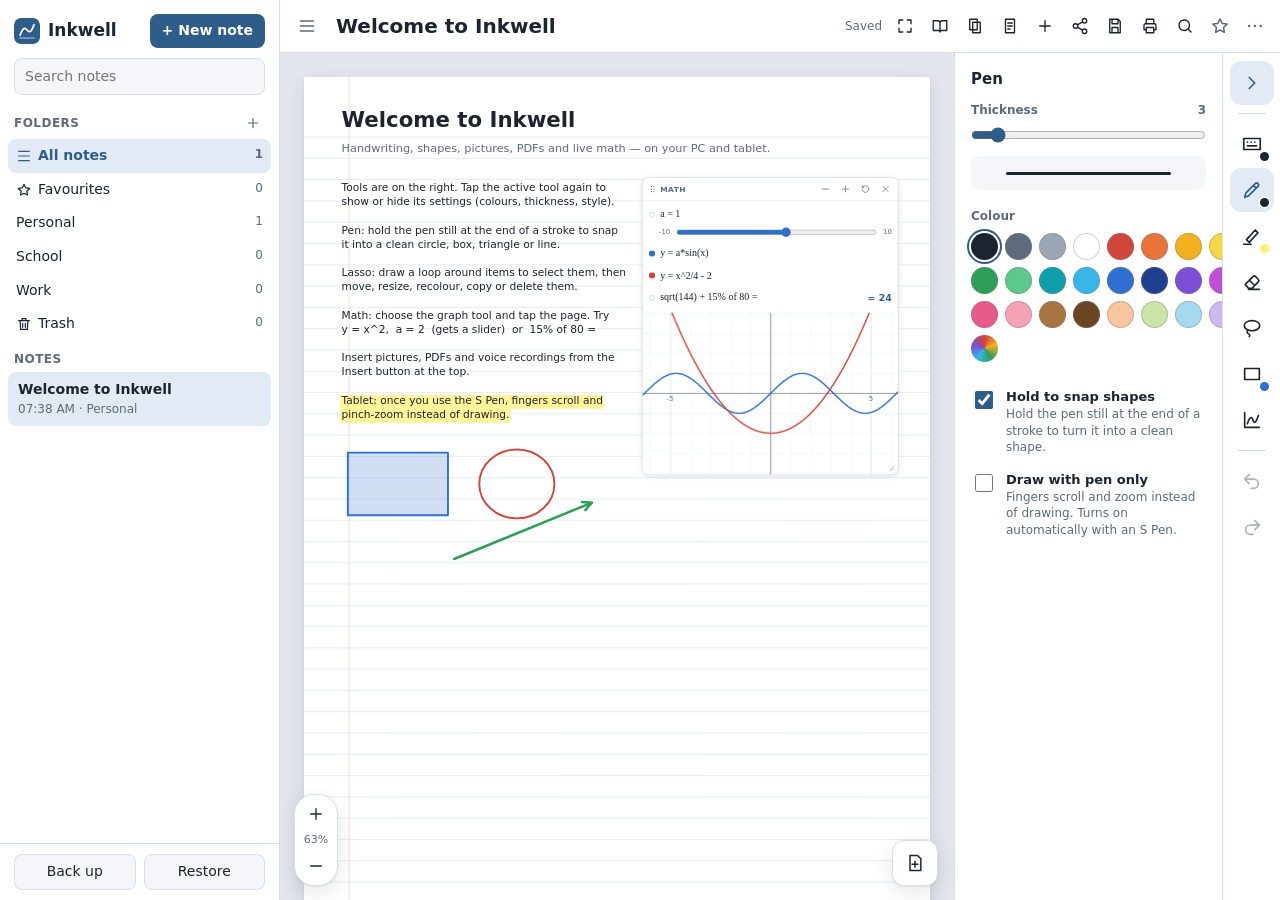
==== inkwell-notes/index.html @ 4b02cc47 "Inkwell Notes: notes app with pen, shapes, math graphs and media Installable web app for PC and tabl" ====
<!doctype html>
<html lang="en">
<head>
  <meta charset="utf-8">
  <meta name="viewport" content="width=device-width, initial-scale=1, viewport-fit=cover">
  <title>Inkwell Notes</title>
  <meta name="description" content="Handwritten notes, shapes and live math graphs for PC and tablet.">
  <meta name="theme-color" content="#2f5d8a">
  <link rel="manifest" href="manifest.webmanifest">
  <link rel="icon" href="icons/icon.svg" type="image/svg+xml">
  <link rel="apple-touch-icon" href="icons/icon-192.png">
  <link rel="stylesheet" href="styles.css">
</head>
<body>
  <div id="app">
    <aside id="sidebar" aria-label="Notes and folders">
      <div class="side-head">
        <div class="brand"><img src="icons/icon.svg" alt=""><span>Inkwell</span></div>
        <button id="newNoteBtn" class="primary">+ New note</button>
      </div>
      <button id="installBtn" class="install" hidden>Install app</button>
      <input id="search" type="search" placeholder="Search notes" aria-label="Search notes">
      <div class="section-label">Folders <button id="newFolderBtn" class="mini" title="New folder" aria-label="New folder"></button></div>
      <ul id="folderList"></ul>
      <div class="section-label">Notes</div>
      <ul id="noteList"></ul>
      <div class="side-foot">
        <button id="backupBtn" title="Download a backup file of all notes">Back up</button>
        <label class="btnlike" title="Load notes from a backup or note file">Restore<input id="restoreInput" type="file" accept="application/json,.json" hidden></label>
      </div>
    </aside>
    <div id="backdrop"></div>
    <main id="main">
      <header id="topbar">
        <button id="menuBtn" class="icon" title="Notes list" aria-label="Notes list"></button>
        <input id="titleInput" placeholder="Title" aria-label="Note title" autocomplete="off">
        <button id="recState" class="rec-state" title="Stop recording" hidden></button>
        <span id="saveState" aria-live="polite"></span>
        <nav id="actions" aria-label="Note actions"></nav>
      </header>
      <div id="trashBanner" class="banner" hidden>
        <span>This note is in the Trash.</span>
        <button id="restoreNoteBtn">Restore</button>
        <button id="purgeNoteBtn" class="danger-btn">Delete forever</button>
      </div>
      <div id="recBar" hidden></div>
      <div id="workspace">
        <div id="stage">
          <div id="viewport">
            <div id="scroller">
              <div id="pageWrap">
                <canvas id="page"></canvas>
                <div id="cardLayer"></div>
              </div>
            </div>
            <div id="zoomCtl" role="group" aria-label="Zoom">
              <button id="zoomInBtn" title="Zoom in (Ctrl +)" aria-label="Zoom in"></button>
              <button id="zoomLabel" title="Fit page to width (Ctrl 0)">100%</button>
              <button id="zoomOutBtn" title="Zoom out (Ctrl -)" aria-label="Zoom out"></button>
            </div>
            <button id="addPageBtn" title="Add page" aria-label="Add page"></button>
          </div>
          <aside id="toolPanel" aria-label="Tool settings"></aside>
        </div>
        <nav id="rail" aria-label="Tools"></nav>
      </div>
    </main>
  </div>

  <div id="sorter" class="overlay" hidden>
    <div class="sorter-box" role="dialog" aria-label="Page sorter">
      <div class="sorter-head">
        <strong>Pages</strong>
        <span class="hint">Tap a page to jump to it.</span>
        <span class="spacer"></span>
        <button id="sorterAdd" class="pill">+ Add page</button>
        <button id="sorterClose" class="icon" title="Close" aria-label="Close"></button>
      </div>
      <div id="sorterGrid"></div>
    </div>
  </div>

  <input id="imageInput" type="file" accept="image/*" multiple hidden>
  <input id="cameraInput" type="file" accept="image/*" capture="environment" hidden>
  <input id="pdfInput" type="file" accept="application/pdf,.pdf" hidden>
  <div id="toast" role="status"></div>
  <script src="app.js"></script>
</body>
</html>
---- inkwell-notes/styles.css ----
:root {
  --bg: #eef1f5;
  --panel: #ffffff;
  --panel-2: #f4f6f9;
  --text: #1c2430;
  --muted: #5d6b7d;
  --border: #d8dee7;
  --accent: #2f5d8a;
  --accent-ink: #ffffff;
  --accent-soft: #e2ebf5;
  --danger: #b3261e;
  --desk: #e3e7ed;
  --shadow: 0 1px 2px rgba(16, 24, 40, .06), 0 6px 20px rgba(16, 24, 40, .1);
  color-scheme: light;
}
@media (prefers-color-scheme: dark) {
  :root:not([data-theme="light"]) {
    --bg: #121417;
    --panel: #1b1e23;
    --panel-2: #24282f;
    --text: #e8ebef;
    --muted: #9aa3ae;
    --border: #2d323a;
    --accent: #86b6e6;
    --accent-ink: #0c1620;
    --accent-soft: #233447;
    --danger: #ff8a80;
    --desk: #2b2e33;
    --shadow: 0 1px 2px rgba(0, 0, 0, .4), 0 8px 24px rgba(0, 0, 0, .4);
    color-scheme: dark;
  }
}
:root[data-theme="dark"] {
  --bg: #121417;
  --panel: #1b1e23;
  --panel-2: #24282f;
  --text: #e8ebef;
  --muted: #9aa3ae;
  --border: #2d323a;
  --accent: #86b6e6;
  --accent-ink: #0c1620;
  --accent-soft: #233447;
  --danger: #ff8a80;
  --desk: #2b2e33;
  --shadow: 0 1px 2px rgba(0, 0, 0, .4), 0 8px 24px rgba(0, 0, 0, .4);
  color-scheme: dark;
}

* { box-sizing: border-box; }
html, body { height: 100%; margin: 0; }
body {
  background: var(--bg);
  color: var(--text);
  font: 14px/1.4 "Segoe UI", system-ui, -apple-system, Roboto, sans-serif;
  overflow: hidden;
  -webkit-tap-highlight-color: transparent;
}
button, input, select { font: inherit; color: inherit; }
button { cursor: pointer; }
button:disabled { cursor: default; }
svg { width: 20px; height: 20px; fill: none; stroke: currentColor; stroke-width: 1.8; stroke-linecap: round; stroke-linejoin: round; flex: none; }
:focus-visible { outline: 2px solid var(--accent); outline-offset: 1px; }
.dots-icon svg { stroke-width: 3; }

#app { display: grid; grid-template-columns: 280px 1fr; height: 100vh; height: 100dvh; transition: grid-template-columns .2s ease; }
body.side-collapsed #app { grid-template-columns: 0 1fr; }

/* ---------- sidebar ---------- */
#sidebar { background: var(--panel); border-right: 1px solid var(--border); display: flex; flex-direction: column; min-width: 0; min-height: 0; overflow: hidden; }
.side-head { display: flex; align-items: center; justify-content: space-between; gap: 8px; padding: 14px 14px 10px; }
.brand { display: flex; align-items: center; gap: 8px; font-weight: 650; font-size: 17px; white-space: nowrap; }
.brand img { width: 26px; height: 26px; border-radius: 7px; }
.primary { background: var(--accent); color: var(--accent-ink); border: 0; border-radius: 8px; padding: 7px 12px; font-weight: 600; white-space: nowrap; }
.install { margin: 0 14px 8px; border: 1px dashed var(--accent); color: var(--accent); background: none; border-radius: 8px; padding: 6px; font-weight: 600; }
#search { margin: 0 14px 6px; padding: 8px 10px; border: 1px solid var(--border); border-radius: 8px; background: var(--panel-2); min-width: 0; }
.section-label { display: flex; align-items: center; justify-content: space-between; padding: 10px 14px 4px; font-size: 12px; font-weight: 600; letter-spacing: .04em; text-transform: uppercase; color: var(--muted); }
ul { list-style: none; margin: 0; padding: 0; }
#folderList { padding: 0 8px; max-height: 38vh; overflow: auto; }
#noteList { padding: 0 8px 8px; overflow: auto; flex: 1; min-height: 0; }
.folder { display: flex; align-items: center; gap: 2px; border-radius: 8px; }
.folder.active { background: var(--accent-soft); }
.folder-btn { flex: 1; display: flex; justify-content: space-between; gap: 8px; background: none; border: 0; padding: 7px 8px; text-align: left; border-radius: 8px; min-width: 0; }
.folder.active .folder-btn { color: var(--accent); font-weight: 600; }
.folder .icon { width: 30px; height: 30px; }
.folder .icon svg { width: 16px; height: 16px; }
.folder.sys .fname { display: flex; align-items: center; gap: 6px; }
.folder.sys svg { width: 16px; height: 16px; }
.count { color: var(--muted); font-size: 12px; }
.fname { overflow: hidden; text-overflow: ellipsis; white-space: nowrap; }
.note-item { width: 100%; display: flex; flex-direction: column; gap: 2px; background: none; border: 0; border-radius: 8px; padding: 8px 10px; text-align: left; }
.note-item:hover, .folder-btn:hover { background: var(--panel-2); }
.note-item.active { background: var(--accent-soft); }
.ntitle { font-weight: 600; overflow: hidden; text-overflow: ellipsis; white-space: nowrap; }
.nmeta { font-size: 12px; color: var(--muted); }
.nstar { color: #e3a008; margin-right: 4px; }
li.empty { color: var(--muted); padding: 10px; font-size: 13px; }
.empty-trash { width: 100%; margin: 4px 0 8px; border: 1px solid var(--border); background: var(--panel-2); color: var(--danger); border-radius: 8px; padding: 6px; }
.side-foot { display: flex; gap: 8px; padding: 10px 14px; border-top: 1px solid var(--border); }
.side-foot button, .btnlike { flex: 1; text-align: center; background: var(--panel-2); border: 1px solid var(--border); border-radius: 8px; padding: 7px 8px; cursor: pointer; }
button.icon, .mini { display: inline-grid; place-items: center; width: 34px; height: 34px; border: 0; background: none; border-radius: 8px; color: var(--muted); padding: 0; flex: none; }
button.icon:hover, .mini:hover { background: var(--panel-2); color: var(--text); }
button.icon:disabled { opacity: .35; background: none; }
.mini { width: 24px; height: 24px; }
.mini svg { width: 16px; height: 16px; }
.danger:hover { color: var(--danger) !important; }

/* ---------- top bar ---------- */
#main { display: flex; flex-direction: column; min-width: 0; min-height: 0; }
#topbar { display: flex; align-items: center; gap: 6px; padding: 6px 8px 6px 10px; background: var(--panel); border-bottom: 1px solid var(--border); min-height: 52px; }
#titleInput { flex: 1 1 140px; min-width: 70px; border: 0; background: none; font-size: 20px; font-weight: 650; padding: 6px 6px; border-radius: 6px; }
#titleInput:focus { outline: 2px solid var(--accent-soft); }
#saveState { font-size: 12px; color: var(--muted); white-space: nowrap; }
#actions { display: flex; align-items: center; gap: 1px; flex: 0 1 auto; min-width: 0; }
.act { display: flex; align-items: center; gap: 6px; border: 0; background: none; padding: 7px 9px; border-radius: 8px; white-space: nowrap; color: var(--text); font-size: 13px; }
.act:hover { background: var(--panel-2); }
.act.on { background: var(--accent-soft); color: var(--accent); }
.act svg { width: 18px; height: 18px; }
#favBtn.on { color: #e3a008; }
#favBtn.on svg { fill: currentColor; }
.rec-state { border: 0; background: #fde7e5; color: #b3261e; font-weight: 600; font-size: 13px; font-variant-numeric: tabular-nums; white-space: nowrap; border-radius: 999px; padding: 4px 10px; }
.rec-state[hidden] { display: none; }
@media (max-width: 1560px) { .act span { display: none; } .act { padding: 8px; } }
@media (max-width: 820px) { .act-full, .act-pages, .act-print, .act-search { display: none; } #saveState { display: none; } }
@media (max-width: 560px) { .act-read, .act-share { display: none; } }

.banner { display: flex; align-items: center; gap: 10px; flex-wrap: wrap; padding: 8px 14px; background: #fff4e0; color: #6b4500; border-bottom: 1px solid #f1d9a8; font-size: 13px; }
.banner[hidden] { display: none; }
.banner button { border: 1px solid #d9b46a; background: #fff; color: #6b4500; border-radius: 8px; padding: 4px 10px; }
.banner .danger-btn { border-color: #e3a5a0; color: #b3261e; }
@media (prefers-color-scheme: dark) {
  :root:not([data-theme="light"]) .banner { background: #3a2c10; color: #f3d9a4; border-color: #5a4518; }
  :root:not([data-theme="light"]) .banner button { background: #2a210c; color: #f3d9a4; border-color: #6a5320; }
  :root:not([data-theme="light"]) .rec-state { background: #4a1f1c; color: #ffb4ab; }
}
#recBar { display: flex; flex-wrap: wrap; gap: 8px; padding: 6px 12px; background: var(--panel); border-bottom: 1px solid var(--border); }
#recBar[hidden] { display: none; }
.rec-item { display: flex; align-items: center; gap: 4px; background: var(--panel-2); border: 1px solid var(--border); border-radius: 10px; padding: 2px 4px 2px 8px; }
.rec-item audio { height: 32px; width: 230px; max-width: 52vw; }
.rec-name { border: 0; background: none; font-size: 13px; font-weight: 600; max-width: 140px; overflow: hidden; text-overflow: ellipsis; white-space: nowrap; padding: 2px; }

/* ---------- workspace: page, rail, panel ---------- */
#workspace { flex: 1; min-height: 0; display: flex; }
#stage { flex: 1; min-width: 0; display: flex; position: relative; }
#viewport { flex: 1; min-width: 0; position: relative; display: flex; }
#scroller { position: relative; flex: 1; min-width: 0; overflow: auto; background: var(--desk); padding: 24px 24px 90px; overscroll-behavior: contain; }
#pageWrap { position: relative; margin: 0 auto; background: #fff; box-shadow: var(--shadow); }
#page { position: absolute; left: 0; top: 0; display: block; touch-action: none; }
#page[data-tool="pen"], #page[data-tool="highlighter"], #page[data-tool="shape"], #page[data-tool="math"] { cursor: crosshair; }
#page[data-tool="text"] { cursor: text; }
#page[data-tool="eraser"] { cursor: cell; }
#page[data-tool="read"] { cursor: grab; }
#cardLayer { position: absolute; left: 0; top: 0; transform-origin: 0 0; pointer-events: none; }
#cardLayer > * { pointer-events: auto; }

#zoomCtl { position: absolute; left: 14px; bottom: 14px; z-index: 10; display: flex; flex-direction: column; align-items: center; background: var(--panel); border: 1px solid var(--border); border-radius: 20px; padding: 4px; box-shadow: var(--shadow); }
#zoomCtl button { width: 34px; height: 30px; border: 0; background: none; border-radius: 16px; display: grid; place-items: center; color: var(--text); padding: 0; }
#zoomCtl button:hover { background: var(--panel-2); }
#zoomCtl svg { width: 18px; height: 18px; }
#zoomLabel { font-size: 11px; color: var(--muted) !important; height: 22px !important; }
#addPageBtn { position: absolute; right: 16px; bottom: 14px; z-index: 10; width: 46px; height: 46px; border-radius: 12px; background: var(--panel); border: 1px solid var(--border); box-shadow: var(--shadow); display: grid; place-items: center; color: var(--text); }
#addPageBtn:hover { background: var(--panel-2); }

#rail { width: 58px; flex: none; display: flex; flex-direction: column; align-items: center; gap: 2px; padding: 8px 0; background: var(--panel); border-left: 1px solid var(--border); overflow-y: auto; }
.rb { position: relative; width: 44px; height: 44px; flex: none; display: grid; place-items: center; border: 0; border-radius: 11px; background: none; color: var(--text); padding: 0; }
.rb:hover { background: var(--panel-2); }
.rb.active { background: var(--accent-soft); color: var(--accent); }
.rb:disabled { opacity: .35; background: none; }
.rb svg { width: 22px; height: 22px; }
.rb .cdot { position: absolute; right: 5px; bottom: 5px; width: 9px; height: 9px; border-radius: 50%; background: var(--c, transparent); box-shadow: 0 0 0 1.5px var(--panel); }
.rail-sep { width: 28px; height: 1px; background: var(--border); margin: 6px 0; flex: none; }
body.reading #rail, body.reading #toolPanel { display: none !important; }

#toolPanel { width: 268px; flex: none; background: var(--panel); border-left: 1px solid var(--border); overflow-y: auto; padding: 14px 16px 24px; }
body:not(.panel-open) #toolPanel { display: none; }
body:not(.panel-docked) #toolPanel { position: absolute; right: 0; top: 0; bottom: 0; z-index: 20; box-shadow: var(--shadow); }
.ph { font-weight: 650; font-size: 15px; margin: 2px 0 12px; }
.psec { margin: 0 0 18px; }
.plabel { display: flex; justify-content: space-between; align-items: center; font-size: 12px; color: var(--muted); margin-bottom: 8px; font-weight: 600; }
.cgrid { display: grid; grid-template-columns: repeat(8, 1fr); gap: 7px; }
.sw { aspect-ratio: 1; width: 100%; border-radius: 50%; border: 0; padding: 0; background: var(--c); box-shadow: inset 0 0 0 1px rgba(127, 127, 127, .35); }
.sw.active { box-shadow: 0 0 0 2px var(--panel), 0 0 0 4px var(--accent); }
.sw.none { background: linear-gradient(135deg, transparent 44%, #d1453b 44% 56%, transparent 56%), var(--panel-2); }
.sw-custom { aspect-ratio: 1; width: 100%; border: 0; padding: 0; border-radius: 50%; overflow: hidden; background: conic-gradient(#d1453b, #f2b01e, #2e9d57, #38b6e8, #7b4fd6, #d1453b); cursor: pointer; }
.sw-custom::-webkit-color-swatch-wrapper { padding: 0; }
.sw-custom::-webkit-color-swatch { border: 0; border-radius: 50%; opacity: 0; }
.sw-custom::-moz-color-swatch { opacity: 0; }
.range { width: 100%; accent-color: var(--accent); margin: 0; }
.tprev { height: 34px; display: grid; place-items: center; background: var(--panel-2); border-radius: 9px; margin-top: 8px; overflow: hidden; }
.tprev i { display: block; width: 70%; border-radius: 99px; background: var(--c); }
.seg { display: flex; border: 1px solid var(--border); border-radius: 9px; overflow: hidden; }
.seg button { flex: 1; border: 0; background: none; padding: 8px 6px; font-size: 13px; }
.seg button + button { border-left: 1px solid var(--border); }
.seg button.on { background: var(--accent-soft); color: var(--accent); font-weight: 600; }
.fmt { display: flex; gap: 6px; flex-wrap: wrap; }
.fmt button { min-width: 38px; height: 36px; border: 1px solid var(--border); background: var(--panel); border-radius: 8px; font-size: 15px; padding: 0 8px; }
.fmt button.on { background: var(--accent-soft); border-color: var(--accent); color: var(--accent); }
.fmt .val { min-width: 48px; display: grid; place-items: center; font-weight: 600; font-variant-numeric: tabular-nums; }
.toggle { display: flex; align-items: flex-start; gap: 10px; padding: 8px 0; cursor: pointer; }
.toggle input { margin-top: 3px; width: 18px; height: 18px; accent-color: var(--accent); flex: none; }
.toggle b { display: block; font-weight: 600; font-size: 13px; }
.toggle small { display: block; color: var(--muted); font-size: 12px; line-height: 1.35; }
.pbtn { display: flex; align-items: center; justify-content: center; gap: 8px; width: 100%; border: 1px solid var(--border); background: var(--panel-2); border-radius: 9px; padding: 9px; margin-top: 6px; }
.pbtn:hover { border-color: var(--accent); }
.pbtn.danger { color: var(--danger); }
.prow { display: grid; grid-template-columns: repeat(3, 1fr); gap: 6px; }
.prow .pbtn { margin: 0; flex-direction: column; gap: 2px; font-size: 12px; padding: 8px 4px; }
.shape-grid { display: grid; grid-template-columns: repeat(4, 1fr); gap: 6px; }
.shape-grid button { height: 44px; border: 1px solid var(--border); background: var(--panel); border-radius: 9px; display: grid; place-items: center; }
.shape-grid button.on { background: var(--accent-soft); border-color: var(--accent); color: var(--accent); }
.hint { font-size: 13px; color: var(--muted); line-height: 1.55; }
.hint code { background: var(--panel-2); border: 1px solid var(--border); padding: 0 5px; border-radius: 5px; font-size: 12px; color: var(--text); }
.hint p { margin: 0 0 8px; }

/* ---------- menus ---------- */
.menu { position: fixed; z-index: 70; display: flex; flex-direction: column; min-width: 220px; max-width: min(360px, calc(100vw - 16px)); max-height: calc(100vh - 80px); overflow: auto; padding: 6px; background: var(--panel); border: 1px solid var(--border); border-radius: 12px; box-shadow: var(--shadow); }
.menu[hidden] { display: none; }
.menu > button { display: flex; align-items: center; gap: 10px; border: 0; background: none; border-radius: 8px; padding: 8px 10px; text-align: left; }
.menu > button:hover { background: var(--panel-2); }
.menu > button.danger { color: var(--danger); }
.menu-label { font-size: 11px; font-weight: 600; text-transform: uppercase; letter-spacing: .05em; color: var(--muted); padding: 8px 10px 4px; }
.menu-sep { height: 1px; background: var(--border); margin: 6px 4px; }
.menu select { margin: 2px 10px 6px; padding: 6px 8px; border: 1px solid var(--border); border-radius: 8px; background: var(--panel-2); }
.tpl-grid { display: grid; grid-template-columns: repeat(3, 1fr); gap: 8px; padding: 4px 8px 8px; }
.tpl { display: flex; flex-direction: column; align-items: center; gap: 4px; border: 1px solid var(--border); background: var(--panel-2); border-radius: 10px; padding: 6px; font-size: 12px; }
.tpl canvas { width: 54px; height: 76px; border-radius: 3px; box-shadow: 0 0 0 1px rgba(127, 127, 127, .3); }
.tpl.on { border-color: var(--accent); color: var(--accent); font-weight: 600; }
.paper-row { display: flex; gap: 8px; padding: 4px 8px 8px; }
.paper { display: flex; flex-direction: column; align-items: center; gap: 4px; border: 0; background: none; font-size: 12px; padding: 2px; }
.paper i { width: 34px; height: 34px; border-radius: 50%; background: var(--c); box-shadow: inset 0 0 0 1px rgba(127, 127, 127, .4); }
.paper.on i { box-shadow: 0 0 0 2px var(--panel), 0 0 0 4px var(--accent); }

/* ---------- page sorter ---------- */
.overlay { position: fixed; inset: 0; z-index: 60; background: rgba(0, 0, 0, .5); display: grid; place-items: center; padding: 16px; }
.overlay[hidden] { display: none; }
.sorter-box { background: var(--panel); border-radius: 14px; width: min(1040px, 100%); max-height: 100%; display: flex; flex-direction: column; box-shadow: var(--shadow); }
.sorter-head { display: flex; align-items: center; gap: 10px; padding: 12px 14px; border-bottom: 1px solid var(--border); }
.sorter-head .hint { font-size: 12px; }
.spacer { flex: 1; }
.pill { border: 1px solid var(--border); background: var(--panel-2); border-radius: 999px; padding: 6px 12px; }
#sorterGrid { display: grid; grid-template-columns: repeat(auto-fill, minmax(160px, 1fr)); gap: 18px; padding: 18px; overflow: auto; }
.pthumb { display: flex; flex-direction: column; align-items: center; gap: 6px; }
.pthumb canvas { border-radius: 4px; box-shadow: 0 0 0 1px var(--border), var(--shadow); cursor: pointer; background: #fff; }
.pbar { display: flex; align-items: center; gap: 2px; }
.pbar span { font-weight: 600; min-width: 28px; text-align: center; color: var(--muted); }

/* ---------- text editor & math cards ---------- */
.text-editor {
  position: absolute; margin: 0; padding: 0 2px; border: 1px dashed #2f6fd0; background: rgba(255, 255, 255, .12);
  outline: none; resize: none; overflow: hidden; white-space: pre; min-height: 1.3em; line-height: 1.3;
  font-family: "Segoe UI", system-ui, -apple-system, Roboto, sans-serif;
}
.mcard { position: absolute; background: #fff; color: #1c2430; border: 1px solid #cfd7e2; border-radius: 12px; box-shadow: 0 2px 10px rgba(16, 24, 40, .1); font: 15px/1.35 "Segoe UI", system-ui, sans-serif; color-scheme: light; }
.mhead { display: flex; align-items: center; gap: 4px; padding: 4px 6px 4px 8px; border-bottom: 1px solid #e6ebf1; cursor: grab; touch-action: none; user-select: none; -webkit-user-select: none; color: #5d6b7d; font-size: 12px; font-weight: 600; text-transform: uppercase; letter-spacing: .05em; }
.mgrip { display: grid; place-items: center; }
.mgrip svg { stroke-width: 3; width: 16px; height: 16px; }
.mspacer { flex: 1; }
.mbtn { display: grid; place-items: center; width: 28px; height: 28px; border: 0; background: none; border-radius: 6px; color: #5d6b7d; padding: 0; }
.mbtn:hover { background: #eef2f6; color: #1c2430; }
.mbtn svg { width: 16px; height: 16px; }
.mrows { padding: 4px 0; }
.mline { display: flex; align-items: center; gap: 6px; padding: 0 10px; }
.mdot { width: 10px; height: 10px; border-radius: 50%; flex: none; border: 2px solid #e1e6ec; }
.mdot.on { border-color: transparent; }
.min { flex: 1; min-width: 0; border: 0; background: none; padding: 7px 2px; font: 16px/1.3 "Cambria Math", Cambria, "Segoe UI", serif; color: #1c2430; outline: none; border-bottom: 1px solid transparent; border-radius: 0; }
.min:focus { border-bottom-color: #2f6fd0; }
.min::placeholder { color: #9aa6b4; }
.mres { flex: none; max-width: 55%; color: #2f5d8a; font-weight: 600; white-space: nowrap; overflow: hidden; text-overflow: ellipsis; font-variant-numeric: tabular-nums; }
.mrow.err .mres { color: #b3261e; font-weight: 400; font-size: 12px; }
.mslider { display: flex; align-items: center; gap: 8px; padding: 0 10px 6px 26px; font-size: 11px; color: #5d6b7d; }
.mslider[hidden] { display: none; }
.mslider input { flex: 1; accent-color: #2f6fd0; }
.mgraph { position: relative; border-top: 1px solid #e6ebf1; border-radius: 0 0 12px 12px; overflow: hidden; }
.mgraph[hidden] { display: none; }
.mgraph canvas { display: block; width: 100%; height: 100%; touch-action: none; cursor: grab; }
.mcoord { position: absolute; right: 8px; top: 6px; font-size: 11px; color: #5d6b7d; background: rgba(255, 255, 255, .9); padding: 1px 6px; border-radius: 6px; pointer-events: none; font-variant-numeric: tabular-nums; }
.mcoord:empty { display: none; }
.mresize { position: absolute; right: 0; bottom: 0; width: 22px; height: 22px; display: grid; place-items: center; cursor: nwse-resize; color: #9aa6b4; touch-action: none; }
.mresize svg { width: 14px; height: 14px; }
.drop-hint { outline: 3px dashed var(--accent); outline-offset: -12px; }

#toast { position: fixed; left: 50%; bottom: 24px; transform: translate(-50%, 20px); background: #1c2430; color: #fff; padding: 10px 16px; border-radius: 10px; font-size: 14px; opacity: 0; pointer-events: none; transition: opacity .2s, transform .2s; max-width: min(560px, calc(100vw - 32px)); text-align: center; z-index: 100; box-shadow: var(--shadow); }
#toast.show { opacity: 1; transform: translate(-50%, 0); }
#backdrop { display: none; }

@media (pointer: coarse) {
  button.icon { width: 40px; height: 40px; }
  .mbtn { width: 34px; height: 34px; }
  .mresize { width: 30px; height: 30px; }
  .rb { width: 48px; height: 48px; }
}
@media (max-width: 760px) {
  #app, body.side-collapsed #app { grid-template-columns: 1fr; }
  #sidebar { position: fixed; inset: 0 auto 0 0; width: min(300px, 86vw); z-index: 40; transition: transform .2s ease; box-shadow: var(--shadow); }
  body.side-collapsed #sidebar { transform: translateX(-105%); }
  body:not(.side-collapsed) #backdrop { display: block; position: fixed; inset: 0; background: rgba(0, 0, 0, .3); z-index: 35; }
  #scroller { padding: 12px 12px 90px; }
  #rail { width: 52px; }
  #toolPanel { width: min(268px, calc(100vw - 70px)); }
}
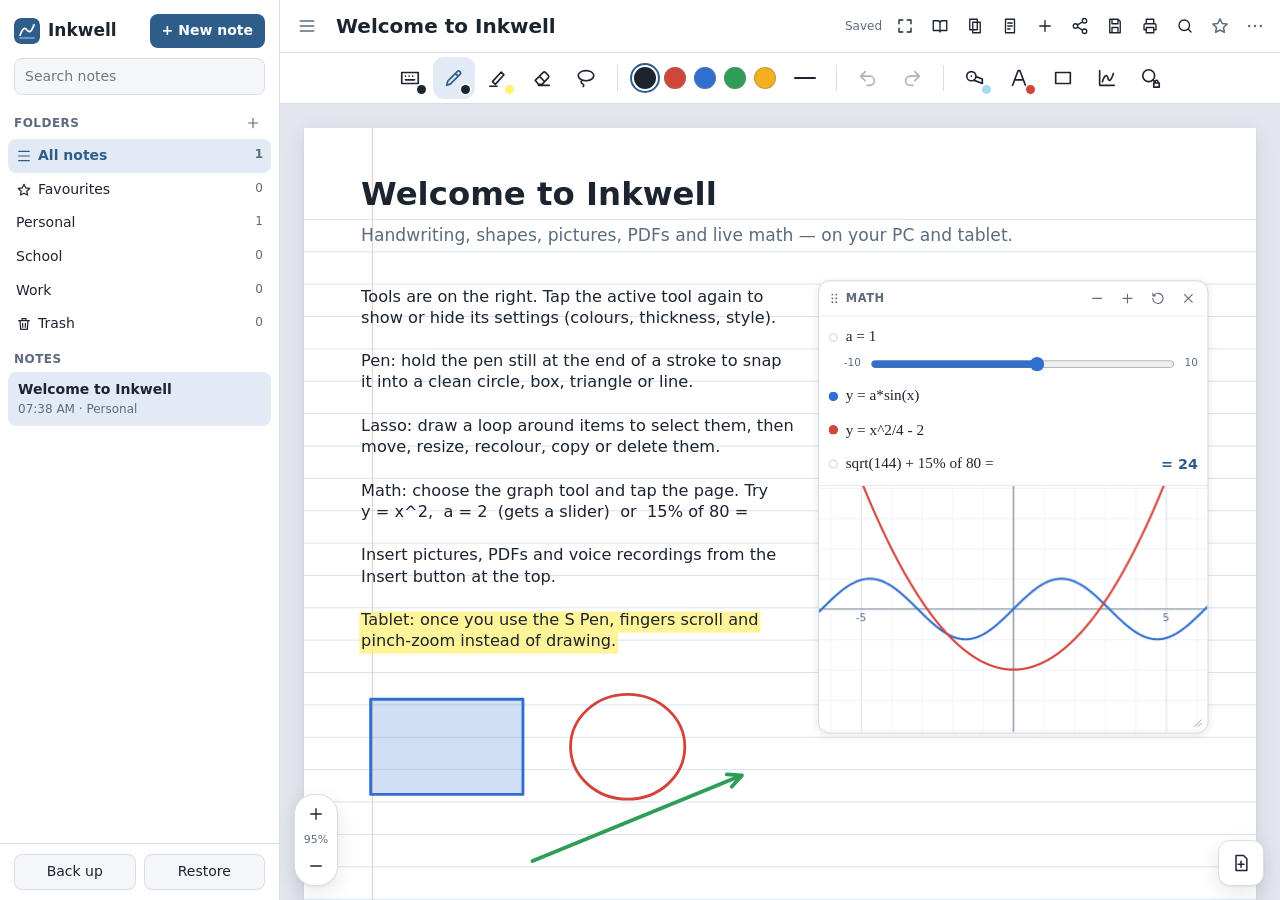
==== commit be15fe39: "Top toolbar, richer tool settings, tape, change style and zoom lock - Tools move to a toolbar under " ====
--- a/inkwell-notes/index.html
+++ b/inkwell-notes/index.html
@@ -38,6 +38,7 @@
         <span id="saveState" aria-live="polite"></span>
         <nav id="actions" aria-label="Note actions"></nav>
       </header>
+      <nav id="rail" role="toolbar" aria-label="Tools"></nav>
       <div id="trashBanner" class="banner" hidden>
         <span>This note is in the Trash.</span>
         <button id="restoreNoteBtn">Restore</button>
@@ -62,7 +63,6 @@
           </div>
           <aside id="toolPanel" aria-label="Tool settings"></aside>
         </div>
-        <nav id="rail" aria-label="Tools"></nav>
       </div>
     </main>
   </div>
--- a/inkwell-notes/styles.css
+++ b/inkwell-notes/styles.css
@@ -160,23 +160,93 @@
 #addPageBtn { position: absolute; right: 16px; bottom: 14px; z-index: 10; width: 46px; height: 46px; border-radius: 12px; background: var(--panel); border: 1px solid var(--border); box-shadow: var(--shadow); display: grid; place-items: center; color: var(--text); }
 #addPageBtn:hover { background: var(--panel-2); }
 
-#rail { width: 58px; flex: none; display: flex; flex-direction: column; align-items: center; gap: 2px; padding: 8px 0; background: var(--panel); border-left: 1px solid var(--border); overflow-y: auto; }
-.rb { position: relative; width: 44px; height: 44px; flex: none; display: grid; place-items: center; border: 0; border-radius: 11px; background: none; color: var(--text); padding: 0; }
+/* tool bar across the top */
+#rail { display: flex; align-items: center; justify-content: center; gap: 2px; padding: 4px 10px; min-height: 50px; background: var(--panel); border-bottom: 1px solid var(--border); overflow-x: auto; overflow-y: hidden; scrollbar-width: thin; }
+.rb { position: relative; width: 42px; height: 42px; flex: none; display: grid; place-items: center; border: 0; border-radius: 11px; background: none; color: var(--text); padding: 0; }
 .rb:hover { background: var(--panel-2); }
 .rb.active { background: var(--accent-soft); color: var(--accent); }
 .rb:disabled { opacity: .35; background: none; }
+.rb[hidden] { display: none; }
 .rb svg { width: 22px; height: 22px; }
 .rb .cdot { position: absolute; right: 5px; bottom: 5px; width: 9px; height: 9px; border-radius: 50%; background: var(--c, transparent); box-shadow: 0 0 0 1.5px var(--panel); }
-.rail-sep { width: 28px; height: 1px; background: var(--border); margin: 6px 0; flex: none; }
-body.reading #rail, body.reading #toolPanel { display: none !important; }
-
-#toolPanel { width: 268px; flex: none; background: var(--panel); border-left: 1px solid var(--border); overflow-y: auto; padding: 14px 16px 24px; }
+.rail-sep { width: 1px; height: 26px; background: var(--border); margin: 0 8px; flex: none; }
+.quick-colors { display: flex; align-items: center; gap: 8px; padding: 0 6px; flex: none; }
+.quick-colors[hidden] { display: none; }
+.qc { width: 22px; height: 22px; border-radius: 50%; border: 0; padding: 0; background: var(--c); box-shadow: inset 0 0 0 1px rgba(127, 127, 127, .4); flex: none; }
+.qc.active { box-shadow: 0 0 0 2px var(--panel), 0 0 0 4px var(--accent); }
+.thick-btn i { display: block; width: 22px; border-radius: 9px; background: currentColor; }
+#zoomLockBtn.active { background: var(--accent-soft); color: var(--accent); }
+body.reading #rail .rb[data-tool] { opacity: .55; }
+body.reading #toolPanel { display: none !important; }
+
+/* tool settings pop-up, opened by tapping the active tool again */
+#toolPanel { position: absolute; top: 8px; left: 8px; z-index: 30; width: 300px; max-width: calc(100% - 16px); max-height: calc(100% - 16px); overflow-y: auto; background: var(--panel); border: 1px solid var(--border); border-radius: 16px; box-shadow: var(--shadow); padding: 14px 16px 18px; }
 body:not(.panel-open) #toolPanel { display: none; }
-body:not(.panel-docked) #toolPanel { position: absolute; right: 0; top: 0; bottom: 0; z-index: 20; box-shadow: var(--shadow); }
 .ph { font-weight: 650; font-size: 15px; margin: 2px 0 12px; }
+.pdiv { border-top: 1px dashed var(--border); margin: 14px 0; }
+.pen-types { display: flex; justify-content: space-around; gap: 4px; margin: 0 0 14px; padding-bottom: 10px; border-bottom: 1px solid var(--border); }
+.pen-type { position: relative; width: 46px; height: 64px; border: 0; background: none; border-radius: 10px; display: grid; place-items: end center; padding: 0 0 6px; color: var(--muted); }
+.pen-type svg { width: 30px; height: 48px; stroke-width: 1.4; }
+.pen-type i { position: absolute; left: 50%; bottom: 3px; width: 14px; height: 4px; margin-left: -7px; border-radius: 3px; background: var(--c); }
+.pen-type.on { color: var(--text); background: var(--accent-soft); }
+.pen-type.on svg { transform: translateY(-4px); }
+.stepper { display: flex; align-items: center; gap: 6px; margin-top: 2px; }
+.step { width: 30px; height: 30px; flex: none; border: 0; background: none; border-radius: 50%; display: grid; place-items: center; color: var(--text); padding: 0; }
+.step:hover { background: var(--panel-2); }
+.range-wrap { position: relative; flex: 1; display: flex; align-items: center; height: 34px; }
+.range-wrap .range { width: 100%; }
+.stepper.opacity .range { height: 14px; border-radius: 7px; -webkit-appearance: none; appearance: none; background: linear-gradient(90deg, transparent, var(--c)), repeating-conic-gradient(#9aa6b4 0 25%, #e9edf2 0 50%) 0 0 / 10px 10px; }
+.stepper.opacity .range::-webkit-slider-thumb { -webkit-appearance: none; width: 22px; height: 22px; border-radius: 50%; background: var(--panel); border: 2px solid var(--accent); }
+.stepper.opacity .range::-moz-range-thumb { width: 18px; height: 18px; border-radius: 50%; background: var(--panel); border: 2px solid var(--accent); }
+.bubble { position: absolute; top: -14px; transform: translateX(-50%); font-size: 10px; font-weight: 700; color: var(--muted); pointer-events: none; font-variant-numeric: tabular-nums; }
+.line-styles { display: grid; grid-template-columns: 1fr 1fr; gap: 8px; margin: 10px 0 8px; }
+.ls { height: 34px; border: 1px solid var(--border); border-radius: 999px; background: none; display: grid; place-items: center; color: var(--text); padding: 0; }
+.ls.on { background: var(--accent-soft); border-color: var(--accent); }
+.ls-svg { width: 64px; height: 16px; }
+.radios { display: flex; flex-direction: column; gap: 2px; margin-bottom: 10px; }
+.radio-row { display: flex; align-items: center; gap: 12px; border: 0; background: none; border-radius: 10px; padding: 9px 6px; text-align: left; font-size: 14px; }
+.radio-row:hover { background: var(--panel-2); }
+.radio-row svg { width: 20px; height: 20px; color: var(--muted); }
+.radio { width: 20px; height: 20px; border-radius: 50%; border: 2px solid var(--muted); flex: none; display: grid; place-items: center; }
+.radio-row.on .radio { border-color: var(--accent); }
+.radio-row.on .radio::after { content: ""; width: 10px; height: 10px; border-radius: 50%; background: var(--accent); }
+.seg-pill { display: flex; gap: 6px; margin: 0 0 12px; }
+.seg-pill button { flex: 1; border: 0; border-radius: 999px; padding: 9px; background: none; color: var(--muted); font-weight: 600; }
+.seg-pill button.on { background: var(--panel-2); color: var(--text); box-shadow: inset 0 0 0 1px var(--border); }
+.tape-preview { height: 72px; border-radius: 12px; background: var(--panel-2); display: grid; place-items: center; margin-bottom: 10px; overflow: hidden; }
+.tape-preview canvas { width: 100%; height: 64px; }
+.tape-grid { display: grid; grid-template-columns: 1fr 1fr; gap: 10px; margin-bottom: 10px; }
+.tape-sw { height: 30px; border: 2px solid transparent; border-radius: 6px; padding: 0; background: none; overflow: hidden; }
+.tape-sw canvas { width: 100%; height: 100%; display: block; }
+.tape-sw.on { border-color: var(--accent); box-shadow: 0 0 0 2px var(--panel) inset; }
+.fav-row { display: flex; flex-wrap: wrap; gap: 6px; margin-bottom: 10px; }
+.fav { position: relative; width: 40px; height: 52px; border: 1px solid var(--border); border-radius: 10px; background: var(--panel-2); display: grid; place-items: center; padding: 0; color: var(--text); }
+.fav svg { width: 22px; height: 34px; stroke-width: 1.4; }
+.fav i { position: absolute; left: 50%; bottom: 4px; width: 12px; height: 4px; margin-left: -6px; border-radius: 3px; background: var(--c); }
+.fav.removing { border-color: var(--danger); animation: wiggle .5s ease-in-out infinite alternate; }
+@keyframes wiggle { from { transform: rotate(-3deg); } to { transform: rotate(3deg); } }
+@media (prefers-reduced-motion: reduce) { .fav.removing { animation: none; } }
+.fav-ctl { display: flex; gap: 10px; }
+.pill-btn { flex: 1; height: 38px; border: 2px solid var(--border); border-radius: 999px; background: none; display: grid; place-items: center; color: var(--text); }
+.pill-btn:disabled { opacity: .4; }
+.pill-btn.on { border-color: var(--danger); color: var(--danger); }
+.round-btn { border-radius: 999px !important; justify-content: center; font-weight: 600; }
+.hint .center { text-align: center; margin-top: 10px; }
+.size-row { display: flex; align-items: center; gap: 12px; margin-bottom: 12px; }
+.size-ic svg { width: 24px; height: 24px; }
+.size-dd { flex: 1; display: flex; align-items: center; justify-content: space-between; border: 1px solid var(--border); background: var(--panel-2); border-radius: 8px; padding: 6px 10px; font-weight: 600; font-variant-numeric: tabular-nums; }
+.size-list { display: grid; grid-template-columns: repeat(5, 1fr); gap: 4px; margin: -4px 0 12px; padding: 6px; border: 1px solid var(--border); border-radius: 10px; background: var(--panel-2); }
+.size-list button { border: 0; background: none; border-radius: 6px; padding: 6px 0; font-variant-numeric: tabular-nums; }
+.size-list button:hover { background: var(--panel); }
+.size-list button.on { background: var(--accent-soft); color: var(--accent); font-weight: 700; }
+.fmt.spread { justify-content: space-between; margin-bottom: 12px; }
+.fmt svg { width: 20px; height: 20px; }
+.sw-tool { aspect-ratio: 1; width: 100%; border: 0; padding: 0; border-radius: 50%; background: var(--panel-2); display: grid; place-items: center; color: var(--text); box-shadow: inset 0 0 0 1px var(--border); }
+.sw-tool svg { width: 60%; height: 60%; }
 .psec { margin: 0 0 18px; }
 .plabel { display: flex; justify-content: space-between; align-items: center; font-size: 12px; color: var(--muted); margin-bottom: 8px; font-weight: 600; }
-.cgrid { display: grid; grid-template-columns: repeat(8, 1fr); gap: 7px; }
+.cgrid { display: grid; grid-template-columns: repeat(8, minmax(0, 1fr)); gap: 7px; }
+.cgrid > * { min-width: 0; }
 .sw { aspect-ratio: 1; width: 100%; border-radius: 50%; border: 0; padding: 0; background: var(--c); box-shadow: inset 0 0 0 1px rgba(127, 127, 127, .35); }
 .sw.active { box-shadow: 0 0 0 2px var(--panel), 0 0 0 4px var(--accent); }
 .sw.none { background: linear-gradient(135deg, transparent 44%, #d1453b 44% 56%, transparent 56%), var(--panel-2); }
@@ -195,8 +265,11 @@
 .fmt button { min-width: 38px; height: 36px; border: 1px solid var(--border); background: var(--panel); border-radius: 8px; font-size: 15px; padding: 0 8px; }
 .fmt button.on { background: var(--accent-soft); border-color: var(--accent); color: var(--accent); }
 .fmt .val { min-width: 48px; display: grid; place-items: center; font-weight: 600; font-variant-numeric: tabular-nums; }
-.toggle { display: flex; align-items: flex-start; gap: 10px; padding: 8px 0; cursor: pointer; }
-.toggle input { margin-top: 3px; width: 18px; height: 18px; accent-color: var(--accent); flex: none; }
+.toggle { display: flex; align-items: center; justify-content: space-between; gap: 10px; padding: 8px 0; cursor: pointer; }
+.toggle input { -webkit-appearance: none; appearance: none; width: 40px; height: 22px; border-radius: 999px; background: var(--border); position: relative; flex: none; cursor: pointer; transition: background .15s; margin: 0; }
+.toggle input::after { content: ""; position: absolute; top: 3px; left: 3px; width: 16px; height: 16px; border-radius: 50%; background: #fff; transition: left .15s; box-shadow: 0 1px 2px rgba(0, 0, 0, .3); }
+.toggle input:checked { background: var(--accent); }
+.toggle input:checked::after { left: 21px; }
 .toggle b { display: block; font-weight: 600; font-size: 13px; }
 .toggle small { display: block; color: var(--muted); font-size: 12px; line-height: 1.35; }
 .pbtn { display: flex; align-items: center; justify-content: center; gap: 8px; width: 100%; border: 1px solid var(--border); background: var(--panel-2); border-radius: 9px; padding: 9px; margin-top: 6px; }
@@ -286,7 +359,7 @@
   button.icon { width: 40px; height: 40px; }
   .mbtn { width: 34px; height: 34px; }
   .mresize { width: 30px; height: 30px; }
-  .rb { width: 48px; height: 48px; }
+  .rb { width: 46px; height: 46px; }
 }
 @media (max-width: 760px) {
   #app, body.side-collapsed #app { grid-template-columns: 1fr; }
@@ -294,6 +367,5 @@
   body.side-collapsed #sidebar { transform: translateX(-105%); }
   body:not(.side-collapsed) #backdrop { display: block; position: fixed; inset: 0; background: rgba(0, 0, 0, .3); z-index: 35; }
   #scroller { padding: 12px 12px 90px; }
-  #rail { width: 52px; }
-  #toolPanel { width: min(268px, calc(100vw - 70px)); }
-}
+  #rail { justify-content: flex-start; }
+}
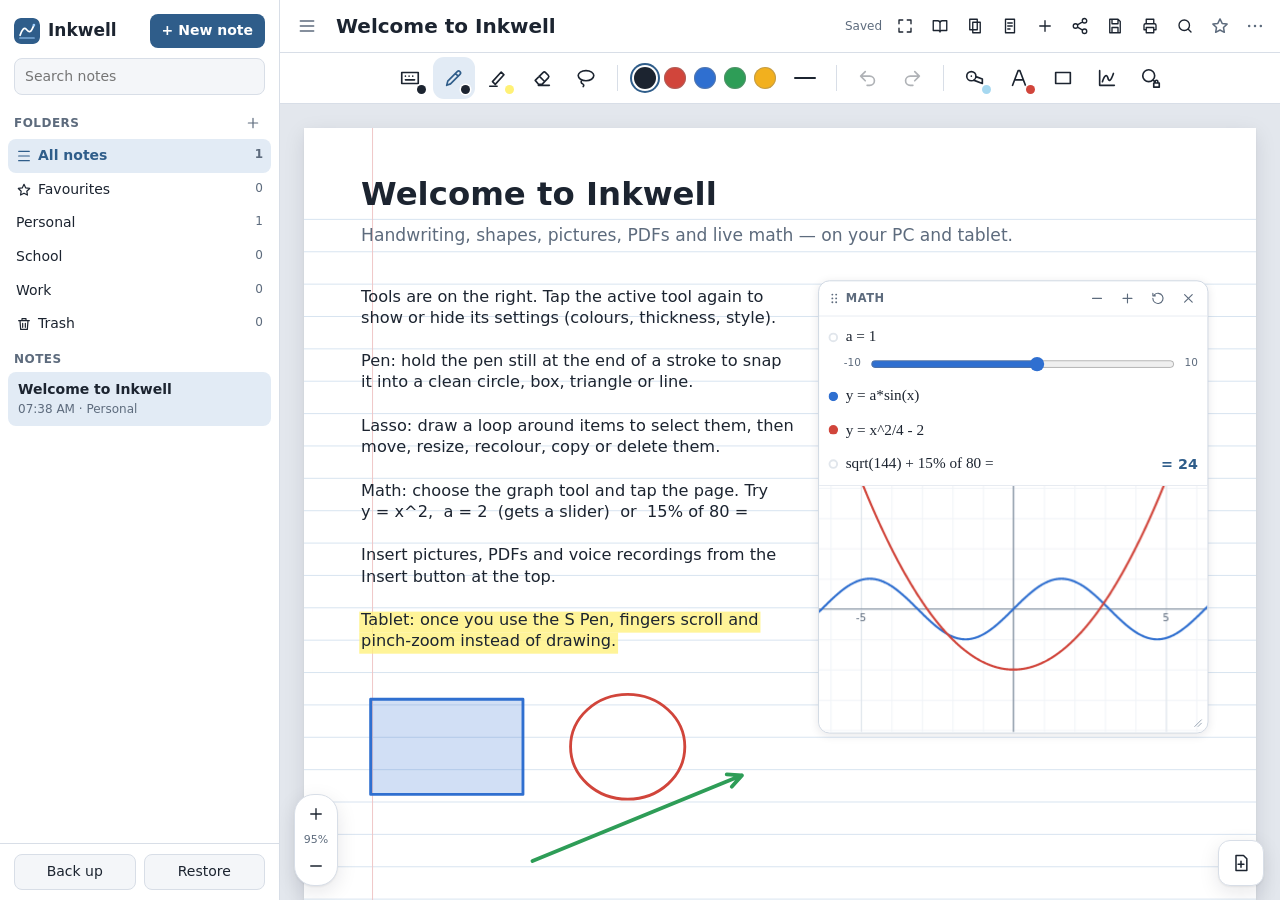
==== commit a8efd21b: "Write on top of math graphs Handwriting, highlighter, tape, shapes, text and pictures now draw on a " ====
--- a/inkwell-notes/index.html
+++ b/inkwell-notes/index.html
@@ -52,6 +52,7 @@
               <div id="pageWrap">
                 <canvas id="page"></canvas>
                 <div id="cardLayer"></div>
+                <canvas id="ink" aria-hidden="true"></canvas>
               </div>
             </div>
             <div id="zoomCtl" role="group" aria-label="Zoom">
--- a/inkwell-notes/styles.css
+++ b/inkwell-notes/styles.css
@@ -151,6 +151,9 @@
 #page[data-tool="read"] { cursor: grab; }
 #cardLayer { position: absolute; left: 0; top: 0; transform-origin: 0 0; pointer-events: none; }
 #cardLayer > * { pointer-events: auto; }
+/* math cards are only interactive with the graph tool; other tools write on top of them */
+body:not(.cards-live) #cardLayer > .mcard { pointer-events: none; }
+#ink { position: absolute; left: 0; top: 0; display: block; pointer-events: none; }
 
 #zoomCtl { position: absolute; left: 14px; bottom: 14px; z-index: 10; display: flex; flex-direction: column; align-items: center; background: var(--panel); border: 1px solid var(--border); border-radius: 20px; padding: 4px; box-shadow: var(--shadow); }
 #zoomCtl button { width: 34px; height: 30px; border: 0; background: none; border-radius: 16px; display: grid; place-items: center; color: var(--text); padding: 0; }
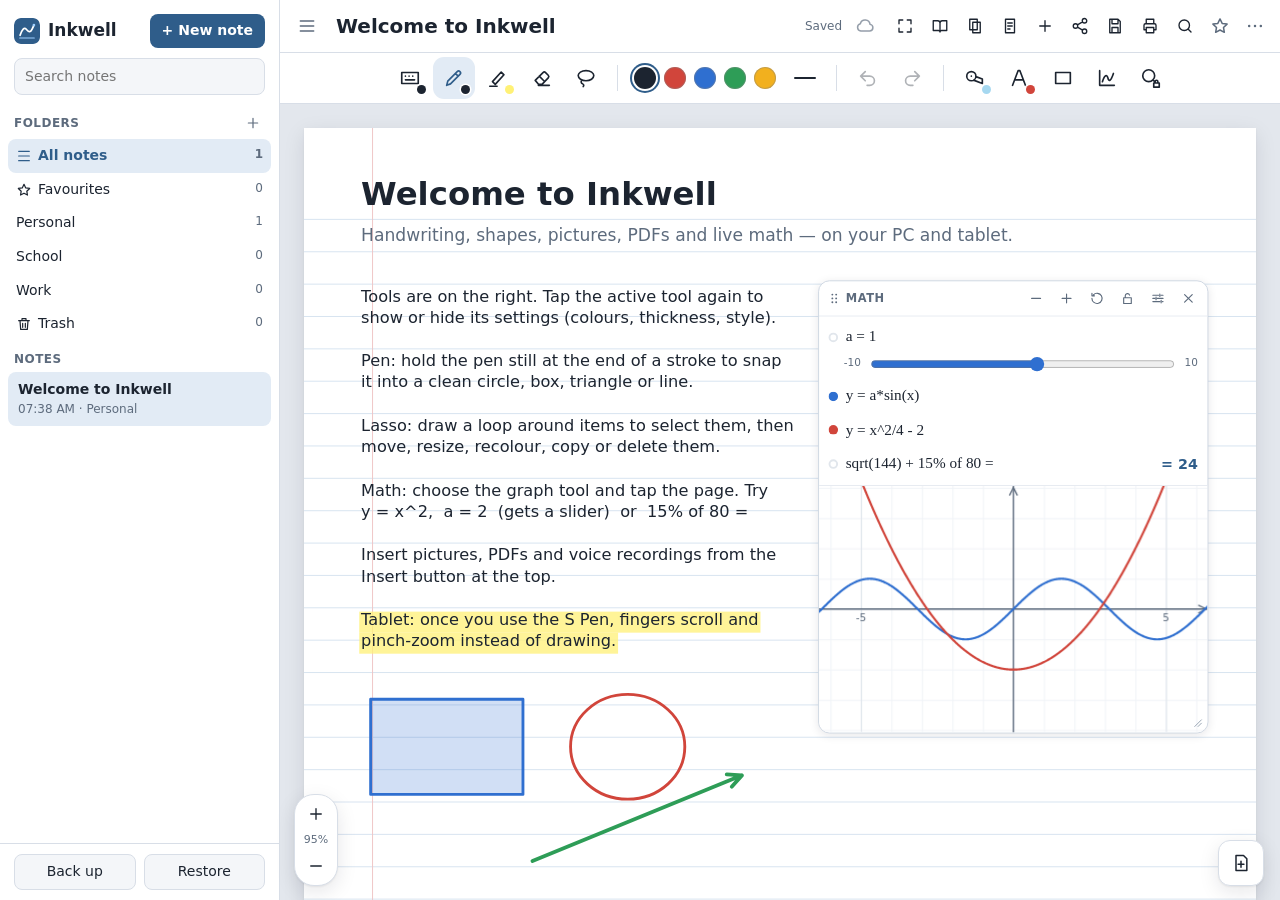
==== commit b2defeb6: "Offline-first Dropbox sync and handwritten maths recognition - sync.js: notes, pictures and folders " ====
--- a/inkwell-notes/index.html
+++ b/inkwell-notes/index.html
@@ -36,6 +36,7 @@
         <input id="titleInput" placeholder="Title" aria-label="Note title" autocomplete="off">
         <button id="recState" class="rec-state" title="Stop recording" hidden></button>
         <span id="saveState" aria-live="polite"></span>
+        <button id="syncBtn" class="icon sync-btn" title="Sync is off" aria-label="Sync" data-state="off" hidden></button>
         <nav id="actions" aria-label="Note actions"></nav>
       </header>
       <nav id="rail" role="toolbar" aria-label="Tools"></nav>
@@ -85,6 +86,8 @@
   <input id="cameraInput" type="file" accept="image/*" capture="environment" hidden>
   <input id="pdfInput" type="file" accept="application/pdf,.pdf" hidden>
   <div id="toast" role="status"></div>
+  <script src="sync.js"></script>
+  <script src="mathink.js"></script>
   <script src="app.js"></script>
 </body>
 </html>
--- a/inkwell-notes/styles.css
+++ b/inkwell-notes/styles.css
@@ -345,6 +345,30 @@
 .mslider { display: flex; align-items: center; gap: 8px; padding: 0 10px 6px 26px; font-size: 11px; color: #5d6b7d; }
 .mslider[hidden] { display: none; }
 .mslider input { flex: 1; accent-color: #2f6fd0; }
+.mbtn.on { background: #e2ebf5; color: #2f5d8a; }
+/* graph settings inside a math card (cards are always light, like paper) */
+.mset { border-top: 1px solid #e6ebf1; padding: 10px 12px 6px; font-size: 13px; color: #1c2430; background: #fbfcfd; }
+.mset[hidden] { display: none; }
+.mopts { display: grid; grid-template-columns: 1fr 1fr; gap: 6px 12px; align-items: center; padding-bottom: 10px; border-bottom: 1px solid #e6ebf1; }
+.mchk { display: inline-flex; align-items: center; gap: 7px; cursor: pointer; white-space: nowrap; }
+.mchk input { width: 17px; height: 17px; margin: 0; accent-color: #2f6fd0; }
+.marrows { display: inline-flex; gap: 6px; }
+.marrows button { width: 32px; height: 32px; border-radius: 50%; border: 1px solid #cfd7e2; background: #fff; color: #5d6b7d; display: grid; place-items: center; padding: 0; }
+.marrows button.on { background: #2f5d8a; border-color: #2f5d8a; color: #fff; }
+.marrows svg { width: 18px; height: 18px; }
+.maxis { padding: 10px 0 6px; }
+.maxis + .maxis { border-top: 1px solid #e6ebf1; }
+.maxis-top { display: flex; align-items: center; justify-content: space-between; gap: 10px; margin-bottom: 8px; }
+.mfield { position: relative; display: inline-flex; flex-direction: column; }
+.mfield span { position: absolute; top: -7px; left: 8px; padding: 0 3px; background: #fbfcfd; font-size: 10px; color: #5d6b7d; line-height: 1.2; }
+.mfield input { width: 130px; border: 1px solid #cfd7e2; border-radius: 8px; padding: 7px 8px 5px; font: inherit; color: #1c2430; background: #fff; }
+.mfield.small input { width: 64px; }
+.mrange { display: flex; align-items: center; gap: 6px; }
+.mrange > input { width: 78px; border: 0; border-bottom: 1px solid #cfd7e2; padding: 4px 2px; font: 14px "Cambria Math", Cambria, serif; color: #1c2430; background: none; text-align: center; min-width: 0; }
+.mrange > input:focus, .mfield input:focus { outline: none; border-color: #2f6fd0; }
+.mle { white-space: nowrap; color: #5d6b7d; }
+.mle i { font-family: "Cambria Math", Cambria, serif; color: #1c2430; }
+.mrange .mfield { margin-left: auto; }
 .mgraph { position: relative; border-top: 1px solid #e6ebf1; border-radius: 0 0 12px 12px; overflow: hidden; }
 .mgraph[hidden] { display: none; }
 .mgraph canvas { display: block; width: 100%; height: 100%; touch-action: none; cursor: grab; }
@@ -372,3 +396,21 @@
   #scroller { padding: 12px 12px 90px; }
   #rail { justify-content: flex-start; }
 }
+
+/* sync */
+.sync-btn { position: relative; }
+.sync-btn[hidden] { display: none; }
+.sync-btn i { position: absolute; right: 5px; bottom: 6px; width: 8px; height: 8px; border-radius: 50%; border: 1.5px solid var(--panel); background: var(--muted); }
+.sync-btn[data-state="ok"] i { background: #2e9d57; }
+.sync-btn[data-state="syncing"] i { background: #2f6fd0; animation: syncPulse 1s ease-in-out infinite; }
+.sync-btn[data-state="offline"] i { background: #f2b01e; }
+.sync-btn[data-state="error"] i, .sync-btn[data-state="auth"] i { background: var(--danger); }
+.sync-btn[data-state="off"] { opacity: .65; }
+.sync-btn[data-state="off"] i { display: none; }
+@keyframes syncPulse { 50% { opacity: .3; } }
+.menu.wide { width: min(360px, calc(100vw - 16px)); }
+.sync-info { padding: 4px 10px 8px; font-size: 13px; line-height: 1.45; display: flex; flex-direction: column; gap: 6px; }
+.sync-info p { margin: 0; }
+.sync-info .muted { color: var(--muted); }
+.sync-info code { display: block; font-size: 12px; padding: 6px 8px; border-radius: 8px; background: var(--panel-2); word-break: break-all; user-select: all; }
+.sync-info input { padding: 8px 10px; border: 1px solid var(--border); border-radius: 8px; background: var(--panel-2); color: inherit; font: inherit; }
